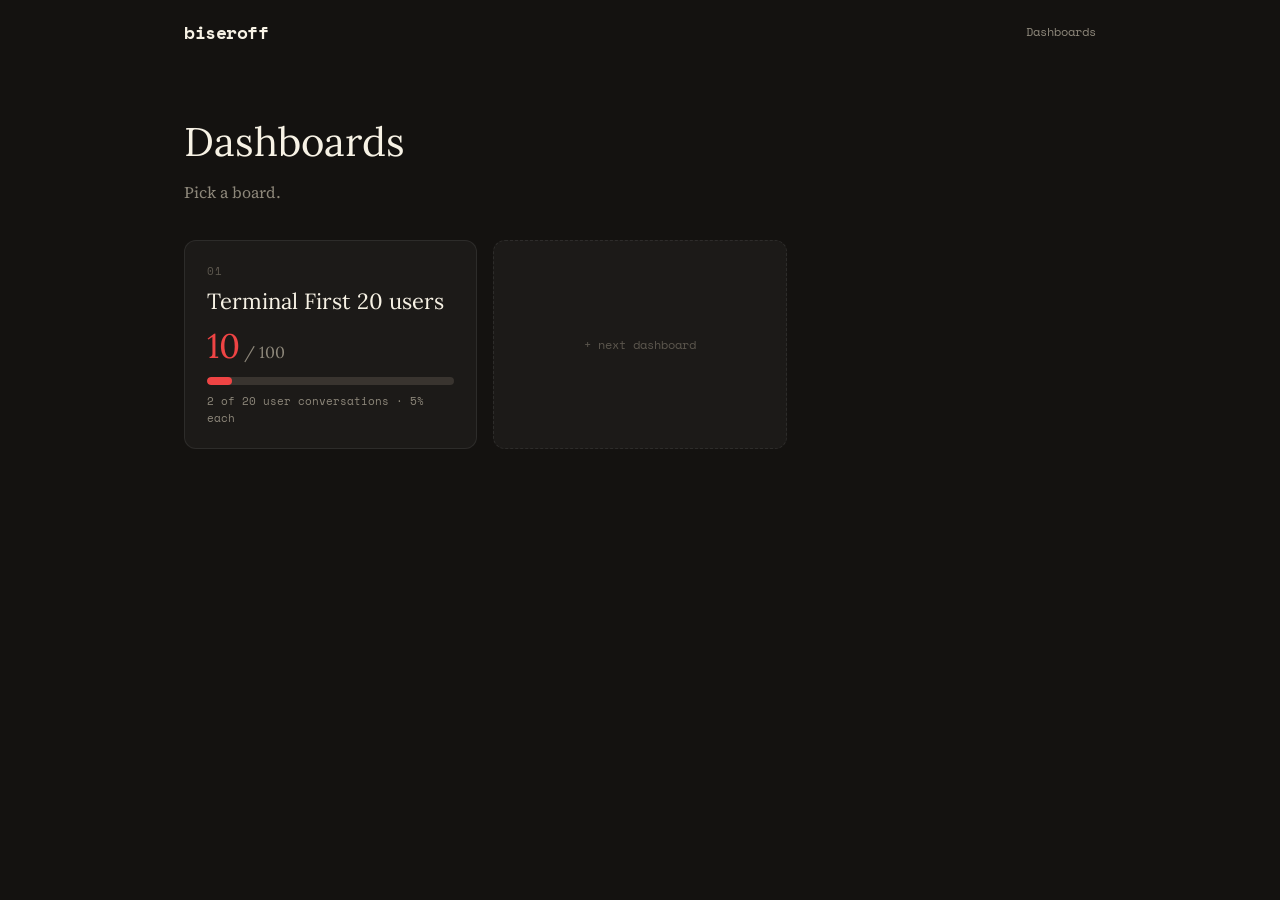
==== dashboards/index.html @ c17f0ce4 "Add /dashboards tile page and Terminal First 20 users dashboard Co-Authored-By: Claude Fable 5.1 <no" ====
<!doctype html>
<html lang="en">
<head>
<meta charset="utf-8">
<meta name="viewport" content="width=device-width,initial-scale=1">
<title>Dashboards · biseroff</title>
<link rel="preconnect" href="https://fonts.googleapis.com">
<link href="https://fonts.googleapis.com/css2?family=Lora:wght@400&family=Source+Serif+4:wght@400&family=Space+Mono:wght@400;700&display=swap" rel="stylesheet">
<link rel="stylesheet" href="/dashboards/style.css">
</head>
<body>
<div class="wrap">
  <nav class="nav">
    <a class="brand" href="/">biseroff</a>
    <div class="links"><a href="/dashboards/">Dashboards</a></div>
  </nav>

  <h1 class="page-title">Dashboards</h1>
  <p class="page-sub">Pick a board.</p>

  <div class="tiles" id="tiles">
    <a class="tile" href="/dashboards/1/" data-dash="1">
      <div class="num">01</div>
      <h2>Terminal First 20 users</h2>
      <div class="score"><span class="js-score">—</span><small> / 100</small></div>
      <div class="bar"><i class="js-fill" style="width:0"></i></div>
      <div class="meta"><span class="js-count">—</span> of 20 user conversations · 5% each</div>
    </a>
    <div class="tile ghost">+ next dashboard</div>
  </div>
</div>
<script>
(function(){
  // mirrors the dashboard's own storage so the tile shows live progress
  var SEED=[{name:"Convo 1",at:"2026-10-14"},{name:"Convo 2",at:"2026-10-14"}];
  var users; try{users=JSON.parse(localStorage.getItem("dash1.users")||"null")}catch(e){}
  if(!Array.isArray(users)) users=SEED;
  var n=Math.min(users.length,20), pct=n*5;
  var tone=pct>=70?"green":pct>=35?"yellow":"red";
  var t=document.querySelector('[data-dash="1"]');
  t.querySelector(".js-score").textContent=pct; t.querySelector(".js-score").className="js-score c-"+tone;
  t.querySelector(".js-count").textContent=n;
  var f=t.querySelector(".js-fill"); f.style.width=pct+"%"; f.className="js-fill bg-"+tone;
})();
</script>
</body>
</html>
---- dashboards/style.css ----
:root{
  --bg:#141210;--fg:#f7f2e5;--muted:#8d877a;--dim:#5c574e;
  --panel:rgba(255,255,255,.035);--line:rgba(255,255,255,.08);--track:rgba(80,74,66,.55);
  --green:#34d399;--yellow:#fbbf24;--red:#ef4444;
  --serif:"Source Serif 4","Source Serif Pro",Georgia,"Times New Roman",serif;
  --display:"Lora",Georgia,serif;
  --mono:"Space Mono",ui-monospace,SFMono-Regular,Menlo,monospace;
}
*{box-sizing:border-box}
html,body{margin:0;background:var(--bg);color:var(--fg);font-family:var(--serif);font-size:16px;line-height:1.5;-webkit-font-smoothing:antialiased}
a{color:inherit;text-decoration:none}
.wrap{max-width:960px;margin:0 auto;padding:0 24px 96px}
.nav{display:flex;align-items:center;justify-content:space-between;height:64px}
.brand{font-family:var(--mono);font-weight:700;letter-spacing:-.5px;font-size:18px}
.nav .links{display:flex;gap:22px;font-family:var(--mono);font-size:12px;color:var(--muted)}
.nav .links a:hover{color:var(--fg)}
.mono{font-family:var(--mono)}
.muted{color:var(--muted)}
.label{font-family:var(--mono);font-size:11px;letter-spacing:.5px;text-transform:uppercase;color:var(--muted)}
.c-green{color:var(--green)}.c-yellow{color:var(--yellow)}.c-red{color:var(--red)}
.bg-green{background:var(--green)}.bg-yellow{background:var(--yellow)}.bg-red{background:var(--red)}

/* tiles */
.page-title{font-family:var(--display);font-weight:400;font-size:40px;margin:48px 0 8px}
.page-sub{color:var(--muted);margin:0 0 36px}
.tiles{display:grid;grid-template-columns:repeat(auto-fill,minmax(280px,1fr));gap:16px}
.tile{display:block;background:var(--panel);border:1px solid var(--line);border-radius:12px;padding:22px;transition:border-color .15s,transform .15s}
.tile:hover{border-color:rgba(255,255,255,.22);transform:translateY(-2px)}
.tile .num{font-family:var(--mono);font-size:11px;color:var(--dim);letter-spacing:.5px}
.tile h2{font-family:var(--display);font-weight:400;font-size:22px;margin:8px 0 14px;line-height:1.25}
.tile .score{font-family:var(--display);font-size:34px;line-height:1}
.tile .score small{font-size:16px;color:var(--muted)}
.tile .bar{height:8px;border-radius:4px;background:var(--track);margin:14px 0 8px;overflow:hidden}
.tile .bar i{display:block;height:100%;border-radius:4px}
.tile .meta{font-family:var(--mono);font-size:11px;color:var(--muted)}
.tile.ghost{border-style:dashed;color:var(--dim);display:flex;align-items:center;justify-content:center;min-height:180px;font-family:var(--mono);font-size:12px}

/* dashboard */
.head{display:flex;align-items:flex-start;justify-content:space-between;gap:24px;margin-top:40px;flex-wrap:wrap}
.head h1{font-family:var(--display);font-weight:400;font-size:28px;margin:0;letter-spacing:-.3px}
.head .scanned{font-family:var(--mono);font-size:12px;color:var(--muted);margin-left:14px}
.badge{border:1px solid var(--line);border-radius:8px;overflow:hidden;min-width:190px;font-family:var(--mono);font-size:12px}
.badge .top{display:flex;align-items:center;justify-content:space-between;padding:10px 14px;background:var(--panel);gap:16px}
.badge .top .dot{display:inline-block;width:9px;height:9px;border-radius:50%;margin-right:8px;box-shadow:0 0 0 3px rgba(255,255,255,.06)}
.badge .bot{display:flex;justify-content:space-between;padding:7px 14px;color:var(--muted);font-size:11px;border-top:1px solid var(--line)}
.big{display:flex;align-items:baseline;gap:14px;margin:44px 0 6px}
.big .n{font-family:var(--display);font-size:140px;line-height:.9;letter-spacing:-4px}
.big .d{font-family:var(--display);font-size:46px;color:var(--muted)}
.grade{display:flex;align-items:center;gap:12px;font-family:var(--mono);font-size:14px;margin:18px 0 14px}
.grade .g{font-family:var(--display);font-size:20px}
.summary{color:var(--muted);font-size:18px;max-width:560px;margin:0 0 30px;line-height:1.6}
.hero{display:flex;justify-content:space-between;gap:32px;align-items:flex-end;flex-wrap:wrap}
.actions{display:flex;flex-direction:column;gap:12px;font-family:var(--mono);font-size:14px;padding-bottom:36px}
.actions a,.actions button{background:none;border:0;color:var(--fg);font:inherit;cursor:pointer;text-align:left;padding:0}
.actions a:hover,.actions button:hover{color:var(--green)}

.segs{display:grid;grid-template-columns:repeat(20,1fr);gap:4px;margin:4px 0 10px}
.segs i{display:block;height:14px;border-radius:4px;background:var(--track)}
.segs i.on{box-shadow:0 0 12px rgba(52,211,153,.25)}
.segs-lab{display:flex;justify-content:space-between;font-family:var(--mono);font-size:11px;color:var(--muted);margin-bottom:40px}

.groupby{font-family:var(--mono);font-size:12px;color:var(--muted);margin:0 0 18px;display:flex;gap:16px;align-items:center}
.groupby b{color:var(--fg);font-weight:400}
.groupby b::before,.groupby span::before{content:"";display:inline-block;width:7px;height:7px;border-radius:50%;border:1px solid var(--muted);margin-right:6px;vertical-align:1px}
.groupby b::before{background:var(--fg);border-color:var(--fg)}

.goal{border-top:1px solid var(--line);padding:22px 0}
.goal:last-of-type{border-bottom:1px solid var(--line)}
.goal-h{display:flex;align-items:center;justify-content:space-between;gap:16px;cursor:pointer;user-select:none}
.goal-h h3{font-family:var(--serif);font-weight:400;font-size:19px;margin:0}
.goal-h h3 em{font-style:normal;color:var(--dim);margin-right:8px}
.goal-h .r{display:flex;align-items:center;gap:18px;font-family:var(--mono);font-size:14px;white-space:nowrap}
.goal-h .chev{color:var(--muted);transition:transform .2s;font-size:12px}
.goal.open .chev{transform:rotate(180deg)}
.tags{display:flex;flex-wrap:wrap;gap:6px;margin:10px 0 0}
.tag{font-family:var(--mono);font-size:10px;letter-spacing:.5px;text-transform:uppercase;padding:3px 6px;border-radius:4px}
.tag.green{color:#22c55e;background:rgba(34,197,94,.15)}
.tag.yellow{color:var(--yellow);background:rgba(251,191,36,.15)}
.tag.red{color:var(--red);background:rgba(239,68,68,.15)}
.tag.dim{color:var(--dim);background:rgba(255,255,255,.05)}
.goal-body{display:none;margin-top:18px}
.goal.open .goal-body{display:block}
.goal-desc{font-family:var(--mono);font-size:13px;color:var(--muted);margin:0 0 18px;line-height:1.6}
.sub{display:grid;grid-template-columns:1fr auto auto;gap:12px 20px;align-items:center;padding:12px 0;border-top:1px dashed var(--line)}
.sub .name{font-size:16px}
.sub .name small{font-family:var(--mono);font-size:11px;color:var(--muted);margin-left:10px}
.sub .pts{font-family:var(--mono);font-size:13px}
.sub .rm{font-family:var(--mono);font-size:11px;color:var(--dim);background:none;border:0;cursor:pointer;padding:0}
.sub .rm:hover{color:var(--red)}
.sub.empty .name{color:var(--dim);font-style:italic}

.addrow{display:flex;gap:10px;margin:36px 0 0;flex-wrap:wrap;align-items:center}
.addrow input{flex:1;min-width:220px;background:var(--panel);border:1px solid var(--line);border-radius:8px;color:var(--fg);font-family:var(--mono);font-size:14px;padding:12px 14px;outline:none}
.addrow input:focus{border-color:var(--green)}
.addrow button{background:var(--green);color:#0d1a14;border:0;border-radius:8px;font-family:var(--mono);font-size:13px;font-weight:700;padding:12px 18px;cursor:pointer}
.addrow button:disabled{opacity:.4;cursor:not-allowed}
.addrow .hint{width:100%;font-family:var(--mono);font-size:11px;color:var(--dim)}
.foot{margin-top:56px;font-family:var(--mono);font-size:11px;color:var(--dim);display:flex;gap:18px;flex-wrap:wrap}
.foot button{background:none;border:0;color:var(--dim);font:inherit;cursor:pointer;padding:0;text-decoration:underline dotted}
.foot button:hover{color:var(--red)}
@media(max-width:640px){.big .n{font-size:96px}.page-title{font-size:32px}.segs{gap:3px}}
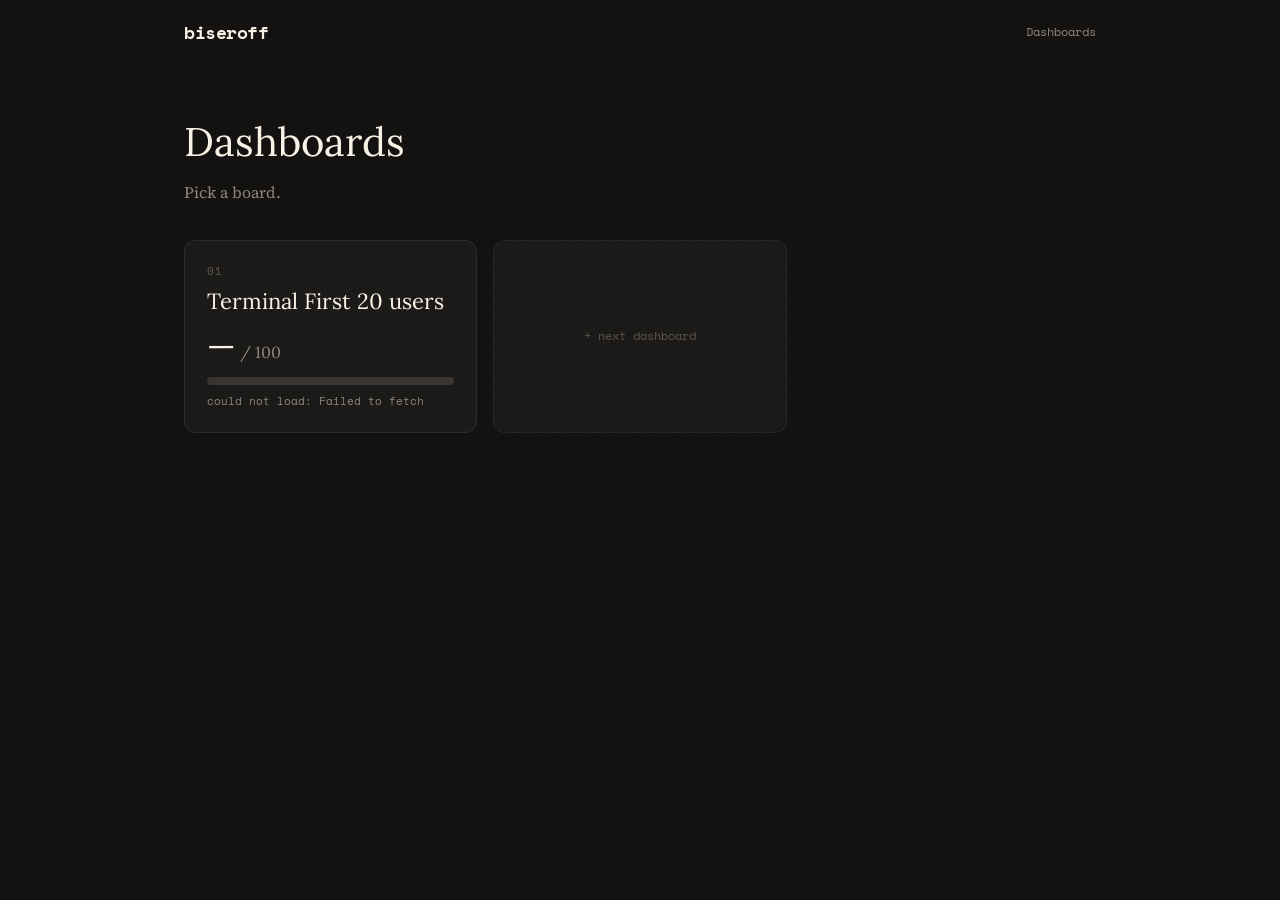
==== commit 6730506c: "Dashboard 1: store user list in Supabase instead of localStorage Co-Authored-By: Claude Fable 5.1 <n" ====
--- a/dashboards/index.html
+++ b/dashboards/index.html
@@ -7,6 +7,7 @@
 <link rel="preconnect" href="https://fonts.googleapis.com">
 <link href="https://fonts.googleapis.com/css2?family=Lora:wght@400&family=Source+Serif+4:wght@400&family=Space+Mono:wght@400;700&display=swap" rel="stylesheet">
 <link rel="stylesheet" href="/dashboards/style.css">
+<script src="/dashboards/dash1-api.js"></script>
 </head>
 <body>
 <div class="wrap">
@@ -30,18 +31,14 @@
   </div>
 </div>
 <script>
-(function(){
-  // mirrors the dashboard's own storage so the tile shows live progress
-  var SEED=[{name:"Convo 1",at:"2026-10-14"},{name:"Convo 2",at:"2026-10-14"}];
-  var users; try{users=JSON.parse(localStorage.getItem("dash1.users")||"null")}catch(e){}
-  if(!Array.isArray(users)) users=SEED;
+Dash1.list().then(function(users){
   var n=Math.min(users.length,20), pct=n*5;
   var tone=pct>=70?"green":pct>=35?"yellow":"red";
   var t=document.querySelector('[data-dash="1"]');
   t.querySelector(".js-score").textContent=pct; t.querySelector(".js-score").className="js-score c-"+tone;
   t.querySelector(".js-count").textContent=n;
   var f=t.querySelector(".js-fill"); f.style.width=pct+"%"; f.className="js-fill bg-"+tone;
-})();
+}).catch(function(e){ document.querySelector('[data-dash="1"] .meta').textContent="could not load: "+e.message; });
 </script>
 </body>
 </html>
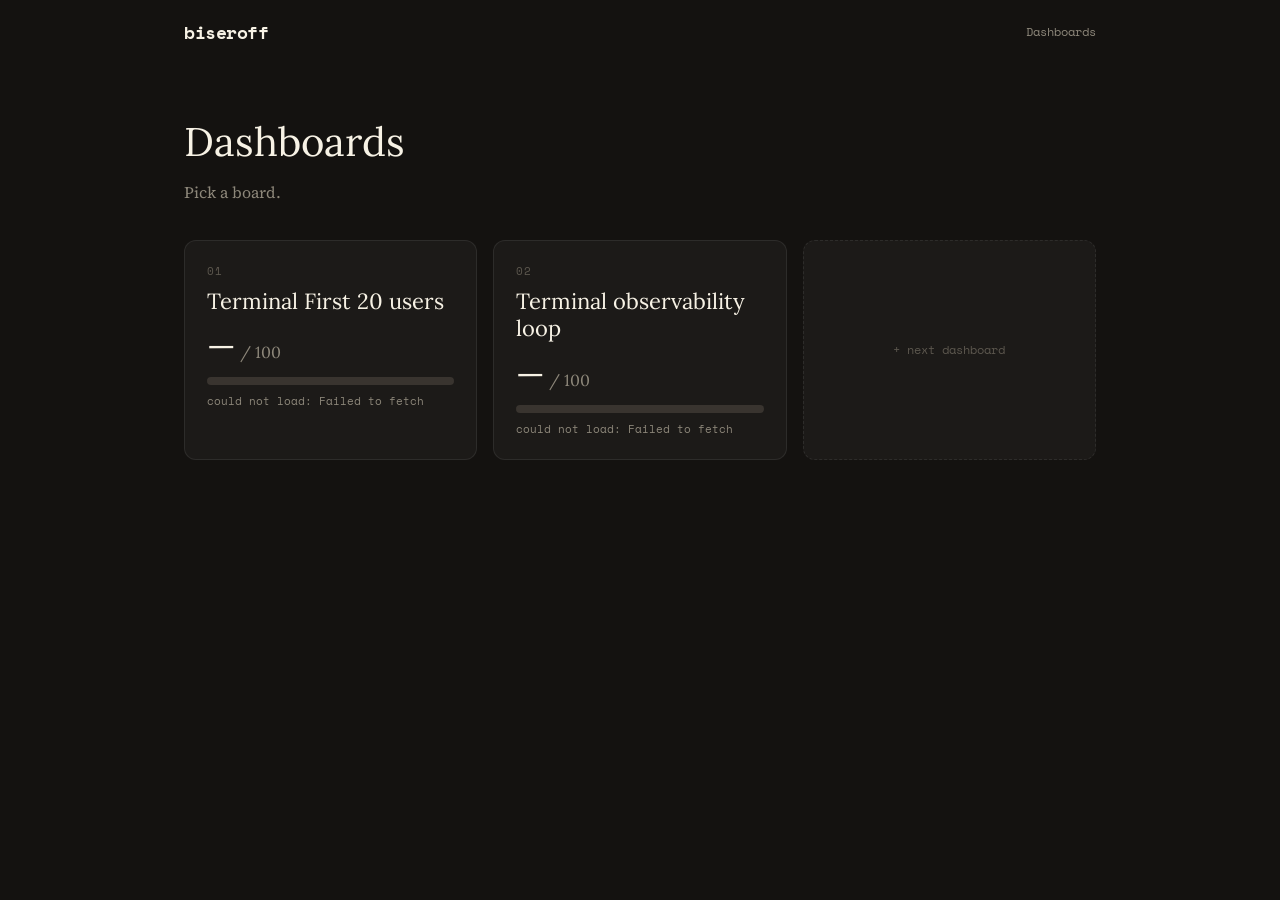
==== commit 7bd43d25: "Add dashboard 2: terminal observability loop with live telemetry and scored suggestions Co-Authored-" ====
--- a/dashboards/index.html
+++ b/dashboards/index.html
@@ -8,6 +8,7 @@
 <link href="https://fonts.googleapis.com/css2?family=Lora:wght@400&family=Source+Serif+4:wght@400&family=Space+Mono:wght@400;700&display=swap" rel="stylesheet">
 <link rel="stylesheet" href="/dashboards/style.css">
 <script src="/dashboards/dash1-api.js"></script>
+<script src="/dashboards/dash2-api.js"></script>
 </head>
 <body>
 <div class="wrap">
@@ -27,6 +28,13 @@
       <div class="bar"><i class="js-fill" style="width:0"></i></div>
       <div class="meta"><span class="js-count">—</span> of 20 user conversations · 5% each</div>
     </a>
+    <a class="tile" href="/dashboards/2/" data-dash="2">
+      <div class="num">02</div>
+      <h2>Terminal observability loop</h2>
+      <div class="score"><span class="js-score">—</span><small> / 100</small></div>
+      <div class="bar"><i class="js-fill" style="width:0"></i></div>
+      <div class="meta"><span class="js-count">—</span> suggestions marked done · telemetry, signals, evals, the Eye</div>
+    </a>
     <div class="tile ghost">+ next dashboard</div>
   </div>
 </div>
@@ -39,6 +47,14 @@
   t.querySelector(".js-count").textContent=n;
   var f=t.querySelector(".js-fill"); f.style.width=pct+"%"; f.className="js-fill bg-"+tone;
 }).catch(function(e){ document.querySelector('[data-dash="1"] .meta').textContent="could not load: "+e.message; });
+Dash2.items().then(function(items){
+  var total=0,done=0,nd=0; items.forEach(function(i){ total+=i.weight; if(i.done){ done+=i.weight; nd++; } });
+  var pct=Math.round(done*100/Math.max(total,1)), tone=pct>=70?"green":pct>=35?"yellow":"red";
+  var t=document.querySelector('[data-dash="2"]');
+  t.querySelector(".js-score").textContent=pct; t.querySelector(".js-score").className="js-score c-"+tone;
+  t.querySelector(".js-count").textContent=nd+" of "+items.length;
+  var f=t.querySelector(".js-fill"); f.style.width=pct+"%"; f.className="js-fill bg-"+tone;
+}).catch(function(e){ document.querySelector('[data-dash="2"] .meta').textContent="could not load: "+e.message; });
 </script>
 </body>
 </html>
--- a/dashboards/style.css
+++ b/dashboards/style.css
@@ -99,3 +99,39 @@
 .foot button{background:none;border:0;color:var(--dim);font:inherit;cursor:pointer;padding:0;text-decoration:underline dotted}
 .foot button:hover{color:var(--red)}
 @media(max-width:640px){.big .n{font-size:96px}.page-title{font-size:32px}.segs{gap:3px}}
+
+/* dashboard 2 */
+.cats{display:flex;gap:10px;margin:4px 0 40px;flex-wrap:wrap}
+.cat{flex:1 1 90px;min-width:90px}
+.cat .bar{height:14px;border-radius:5px;background:var(--track);overflow:hidden}
+.cat .bar i{display:block;height:100%;border-radius:5px}
+.cat .t{font-family:var(--mono);font-size:11px;color:var(--muted);margin-top:8px;text-align:center;line-height:1.4}
+.cat .t b{font-weight:400;color:var(--fg);display:block}
+.sec-title{font-family:var(--mono);font-size:11px;letter-spacing:.5px;text-transform:uppercase;color:var(--muted);margin:0 0 14px;display:flex;justify-content:space-between;align-items:center}
+.tele{display:grid;grid-template-columns:repeat(auto-fill,minmax(150px,1fr));gap:12px;margin-bottom:22px}
+.stat{background:var(--panel);border:1px solid var(--line);border-radius:10px;padding:14px 16px}
+.stat .v{font-family:var(--display);font-size:30px;line-height:1.05}
+.stat .k{font-family:var(--mono);font-size:11px;color:var(--muted);margin-top:6px}
+.tele2{display:grid;grid-template-columns:1.4fr 1fr 1fr;gap:16px;margin-bottom:48px}
+.panel{background:var(--panel);border:1px solid var(--line);border-radius:10px;padding:16px}
+.panel h4{font-family:var(--mono);font-size:11px;letter-spacing:.5px;text-transform:uppercase;color:var(--muted);margin:0 0 12px;font-weight:400}
+.chart{display:flex;align-items:flex-end;gap:5px;height:110px}
+.chart .col{flex:1;display:flex;flex-direction:column;justify-content:flex-end;height:100%;position:relative}
+.chart .col i{display:block;border-radius:3px 3px 0 0;background:var(--green);opacity:.85}
+.chart .col i.u{background:var(--yellow);opacity:.9}
+.chart .col span{position:absolute;bottom:-18px;left:0;right:0;text-align:center;font-family:var(--mono);font-size:9px;color:var(--dim);white-space:nowrap;overflow:hidden}
+.chart-leg{font-family:var(--mono);font-size:10px;color:var(--dim);margin-top:24px}
+.kv{font-family:var(--mono);font-size:12px;display:flex;justify-content:space-between;padding:5px 0;border-top:1px dashed var(--line)}
+.kv:first-of-type{border-top:0}
+.kv .d{display:inline-block;width:70px;height:6px;border-radius:3px;background:var(--track);margin-right:10px;vertical-align:middle;overflow:hidden}
+.kv .d i{display:block;height:100%}
+.note{font-family:var(--mono);font-size:12px;color:var(--muted);margin:0 0 40px;line-height:1.6}
+.item{display:grid;grid-template-columns:28px 1fr auto;gap:14px;align-items:start;padding:14px 0;border-top:1px dashed var(--line)}
+.item .box{width:20px;height:20px;border-radius:5px;border:1px solid var(--muted);background:transparent;cursor:pointer;margin-top:2px;font-size:12px;color:#0d1a14;line-height:18px;text-align:center}
+.item.done .box{background:var(--green);border-color:var(--green)}
+.item .t{font-size:16px}
+.item.done .t{color:var(--muted);text-decoration:line-through;text-decoration-color:var(--dim)}
+.item .a{font-family:var(--mono);font-size:12px;color:var(--muted);margin-top:6px;line-height:1.6}
+.item .w{font-family:var(--mono);font-size:13px;white-space:nowrap}
+.item .w small{display:block;font-size:10px;color:var(--dim);text-align:right}
+@media(max-width:720px){.tele2{grid-template-columns:1fr}.cats{gap:6px}.cat{min-width:60px}}
